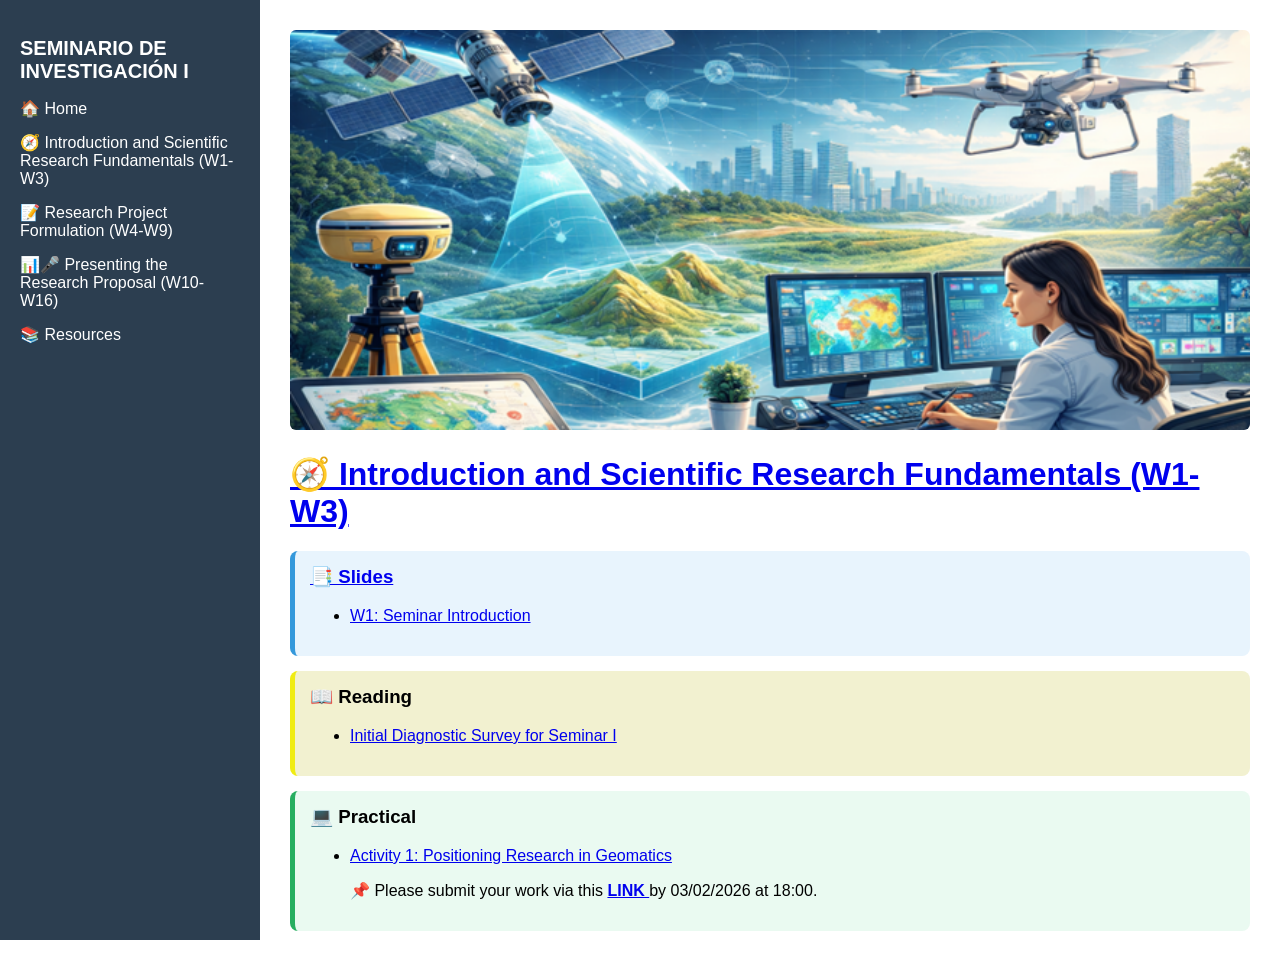
==== intro_fund.html @ f2381054 "Change 'Fieldwork' link to 'Resources' in sidebar" ====
<!DOCTYPE html>
<html lang="es">
<head>
  <meta charset="UTF-8">
  <title>Course Introduction and Fundamentals</title>
  <link rel="stylesheet" href="style.css">
</head>

<body>
  <div class="container">
    <aside class="sidebar">
      <h2> SEMINARIO DE INVESTIGACIÓN I</h2>
      <ul>
        <li><a href="index.html">🏠 Home</a></li>
        <li><a href="intro_fund.html">🧭 Introduction and Scientific Research Fundamentals (W1-W3)</a></li>
        <li><a href="project_formulation.html">📝 Research Project Formulation (W4-W9)</a></li>
        <li><a href="present_research_prop.html">📊🎤 Presenting the Research Proposal (W10-W16)</a></li>
       <li><a href="recursos.html">📚 Resources</li>
      </ul>
    </aside>



    <main class="content">


      <header class="page-header">
  <img src="research_Seminar.png" alt="Geomatics in agriculture">
</header>

      <h1>🧭 Introduction and Scientific Research Fundamentals (W1-W3)</h1>

      <div class="block slides">
        <h3>📑 Slides</h3>
        <ul>
          <li>
            <a href="https://drive.google.com/file/d/1F-hWoraBvG4oxf--CJUusQ0dwh03eUdD/view?usp=sharing" target="_blank">
              W1: Seminar Introduction</a>
          </li>


          
        </ul>
      </div>



<div class="block reading">
  <h3>📖 Reading</h3>
  <ul>

        <li>
      <a href="https://encuesta.com/survey/gQa2xuxbOd/encuesta-inicio-seminario-de-investigacion-i" target="_blank">
         Initial Diagnostic Survey for Seminar I 
         </a>
    </li>


  </ul>
</div>

<div class="block practical">
        <h3>💻 Practical</h3>
        <ul>
          <li>
            <a href="https://lccvnotebooks.notion.site/Actividad-1-Ejercicio-de-ubicaci-n-conceptual-2f4241d03ede8037af41dd4a49c16ef7" target="-blank">
             Activity 1: Positioning Research in Geomatics </a>

             <p class="li-note">
          📌 Please submit your work via this
          <a href="https://drive.google.com/drive/folders/1fRrvEF3Irxk3vpaC630XJq_p_IbGM-ga?usp=drive_link" target="-blank">
           <strong> LINK </strong></a> by 03/02/2026 at 18:00. <br>

  </p>
          </li>


        </ul>
</div>

    </main>

</div>
</body>
</html>
---- style.css ----
body {
  margin: 0;
  font-family: Arial, sans-serif;
}

.page-header {
  width: 100%;
  height: 400px;          /* altura del encabezado */
  overflow: hidden;      /* recorta la imagen */
  margin-bottom: 25px;
  border-radius: 6px;
}

.page-header img {
  width: 100%;
  height: 100%;
  object-fit: cover;     /* mantiene proporción */
  display: block;
}

.container {
  display: flex;
}

/* Barra lateral */
.sidebar {
  width: 220px;
  background-color: #2c3e50;
  color: white;
  height: 100vh;
  padding: 20px;
  position: fixed;
}

.sidebar h2 {
  font-size: 20px;
}

.sidebar ul {
  list-style: none;
  padding: 0;
}

.sidebar li {
  margin: 15px 0;
}

.sidebar a {
  color: white;
  text-decoration: none;
}

/* Contenido */
.content {
  margin-left: 260px;
  padding: 30px;
}

section {
  margin-bottom: 50px;
}

/* Bloques */
.block {
  padding: 15px;
  border-radius: 8px;
  margin: 15px 0;
}

.slides {
  background-color: #e8f4fd;
  border-left: 5px solid #3498db;
}

.reading {
  background-color: #F2F1D0;
  border-left: 5px solid #F0EC13;
}

.practical {
  background-color: #eafaf1;
  border-left: 5px solid #27ae60;
}
.questions {
  background-color: #F2E1C7;
  border-left: 5px solid #F59127;
}

.block h3 {
  margin-top: 0;
}
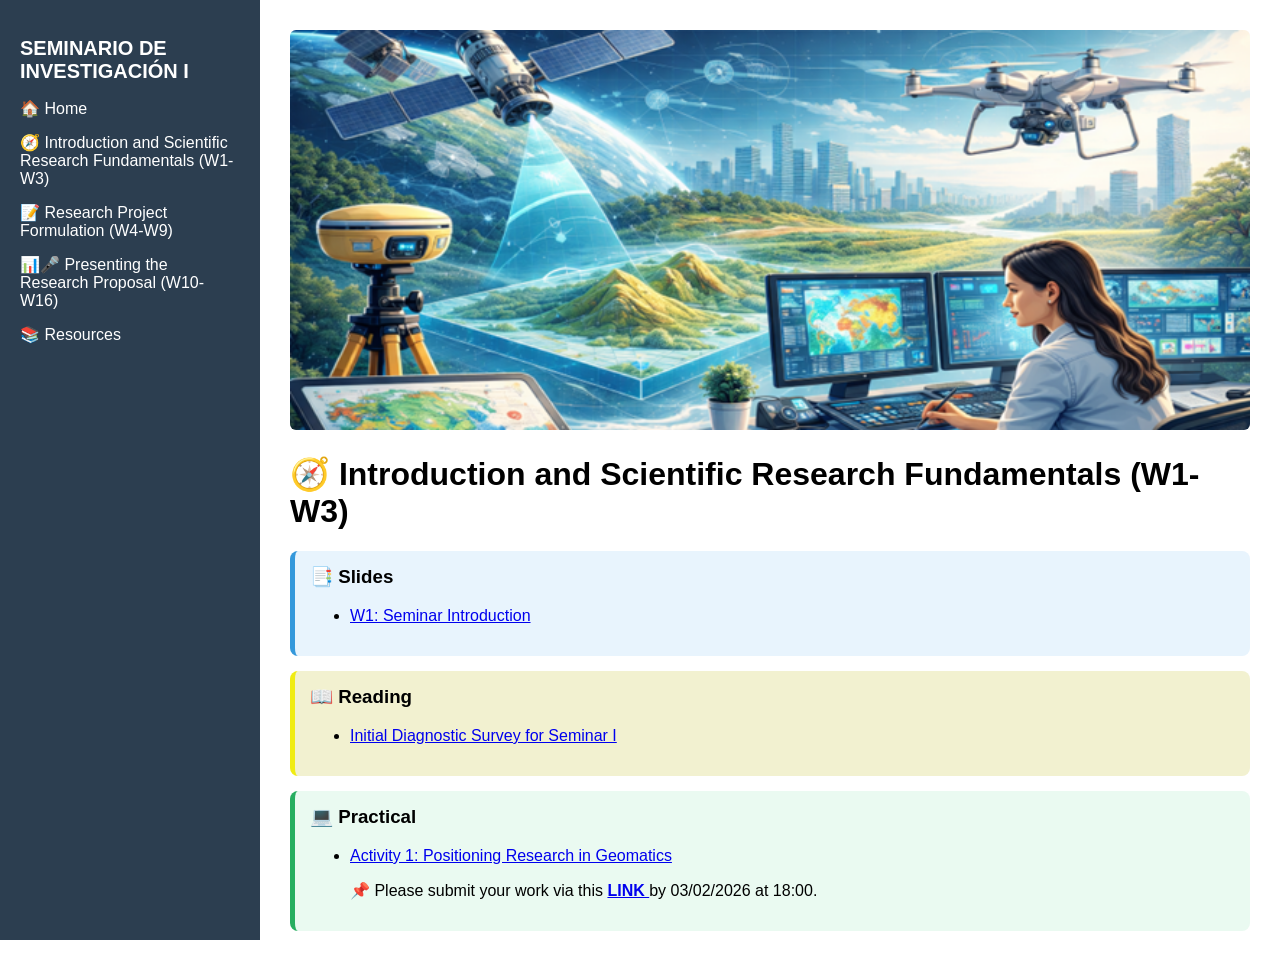
==== commit e4aca96e: "Fix closing tag for Resources link in intro_fund.html" ====
--- a/intro_fund.html
+++ b/intro_fund.html
@@ -15,7 +15,7 @@
         <li><a href="intro_fund.html">🧭 Introduction and Scientific Research Fundamentals (W1-W3)</a></li>
         <li><a href="project_formulation.html">📝 Research Project Formulation (W4-W9)</a></li>
         <li><a href="present_research_prop.html">📊🎤 Presenting the Research Proposal (W10-W16)</a></li>
-       <li><a href="recursos.html">📚 Resources</li>
+       <li><a href="recursos.html">📚 Resources</a></li>
       </ul>
     </aside>
 
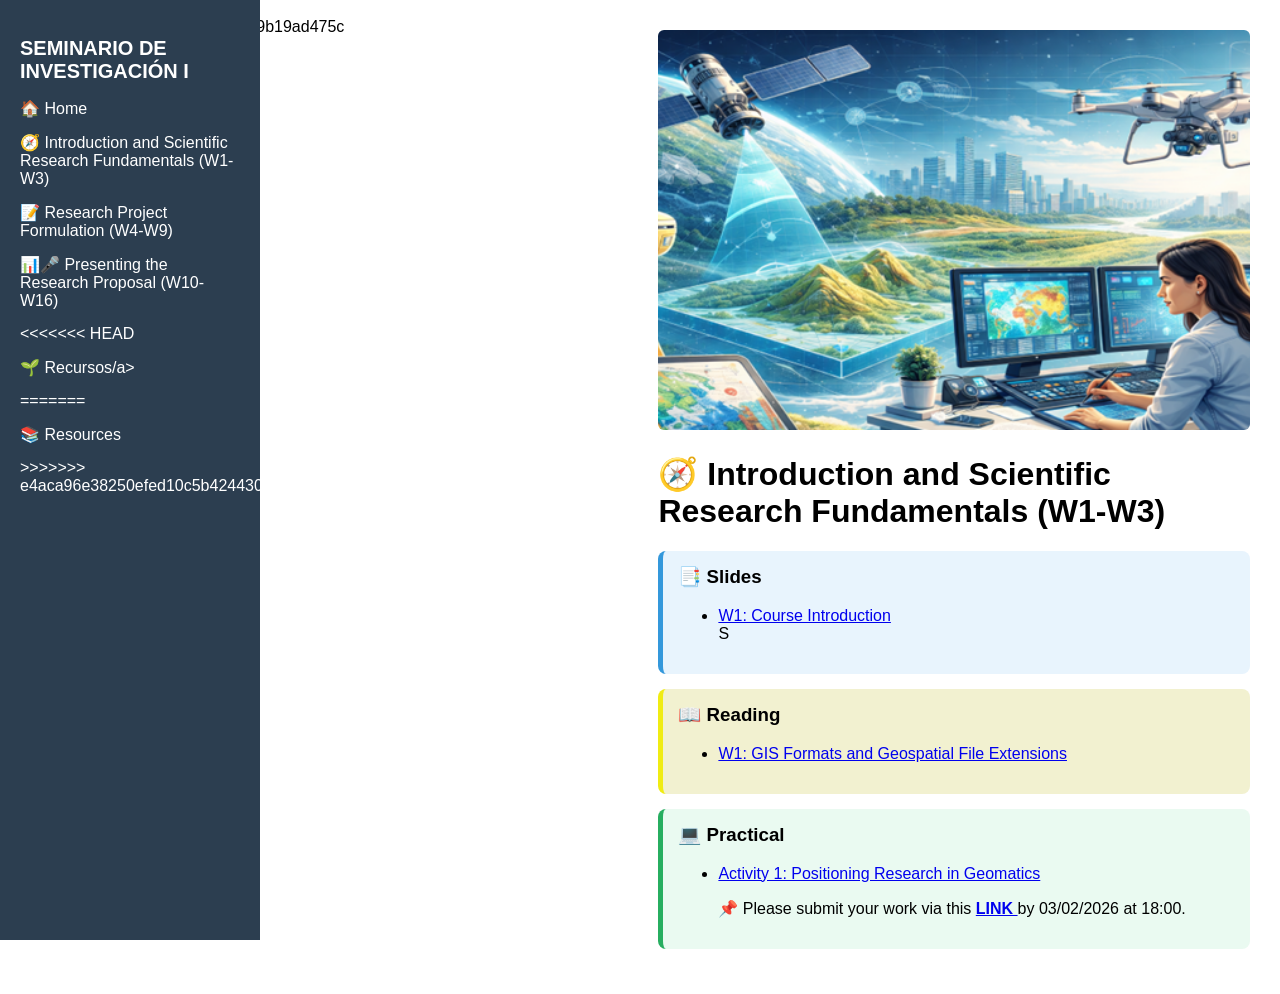
==== commit 3f591852: "ultimo pull" ====
--- a/intro_fund.html
+++ b/intro_fund.html
@@ -8,6 +8,11 @@
 
 <body>
   <div class="container">
+<<<<<<< HEAD
+
+
+=======
+>>>>>>> e4aca96e38250efed10c5b4244301f9b19ad475c
     <aside class="sidebar">
       <h2> SEMINARIO DE INVESTIGACIÓN I</h2>
       <ul>
@@ -15,7 +20,11 @@
         <li><a href="intro_fund.html">🧭 Introduction and Scientific Research Fundamentals (W1-W3)</a></li>
         <li><a href="project_formulation.html">📝 Research Project Formulation (W4-W9)</a></li>
         <li><a href="present_research_prop.html">📊🎤 Presenting the Research Proposal (W10-W16)</a></li>
+<<<<<<< HEAD
+       <li><a href="recursos.html">🌱 Recursos/a></li>
+=======
        <li><a href="recursos.html">📚 Resources</a></li>
+>>>>>>> e4aca96e38250efed10c5b4244301f9b19ad475c
       </ul>
     </aside>
 
@@ -34,9 +43,9 @@
         <h3>📑 Slides</h3>
         <ul>
           <li>
-            <a href="https://drive.google.com/file/d/1F-hWoraBvG4oxf--CJUusQ0dwh03eUdD/view?usp=sharing" target="_blank">
-              W1: Seminar Introduction</a>
-          </li>
+            <a href="https://drive.google.com/file/d/1_k2AftmccK0b4o8CnGyixwaA5UQmE3J0/view?usp=drive_link" target="_blank">
+              W1: Course Introduction</a>
+          </li>S
 
 
           
@@ -44,14 +53,15 @@
       </div>
 
 
+      
 
 <div class="block reading">
   <h3>📖 Reading</h3>
   <ul>
 
         <li>
-      <a href="https://encuesta.com/survey/gQa2xuxbOd/encuesta-inicio-seminario-de-investigacion-i" target="_blank">
-         Initial Diagnostic Survey for Seminar I 
+      <a href="https://gisgeography.com/gis-formats/" target="_blank">
+         W1: GIS Formats and Geospatial File Extensions
          </a>
     </li>
 
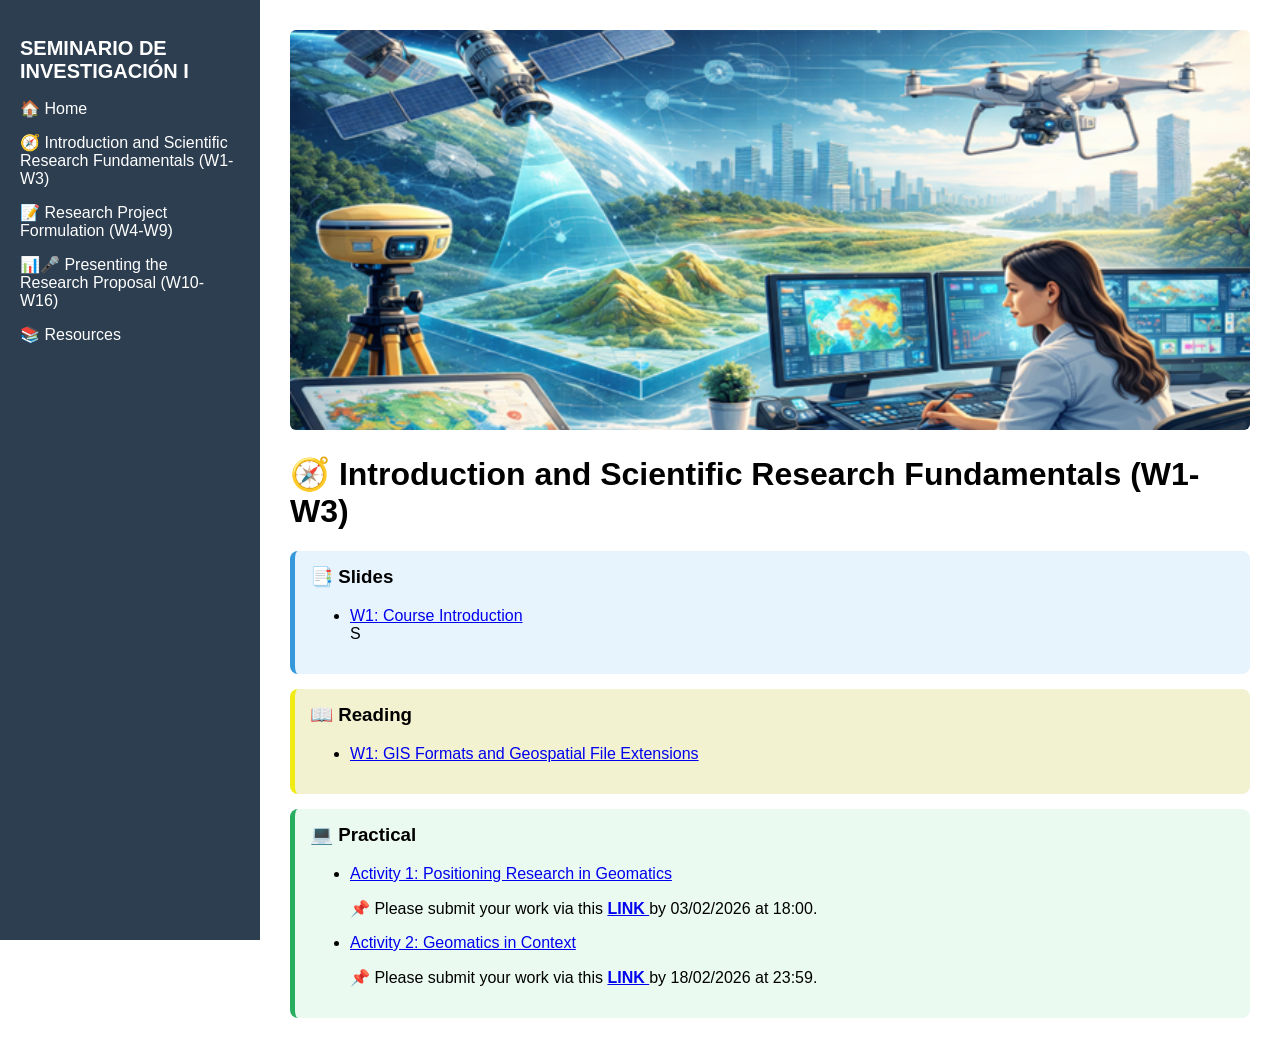
==== commit 1a7d4a47: "cambio iw2" ====
--- a/intro_fund.html
+++ b/intro_fund.html
@@ -8,11 +8,6 @@
 
 <body>
   <div class="container">
-<<<<<<< HEAD
-
-
-=======
->>>>>>> e4aca96e38250efed10c5b4244301f9b19ad475c
     <aside class="sidebar">
       <h2> SEMINARIO DE INVESTIGACIÓN I</h2>
       <ul>
@@ -20,11 +15,7 @@
         <li><a href="intro_fund.html">🧭 Introduction and Scientific Research Fundamentals (W1-W3)</a></li>
         <li><a href="project_formulation.html">📝 Research Project Formulation (W4-W9)</a></li>
         <li><a href="present_research_prop.html">📊🎤 Presenting the Research Proposal (W10-W16)</a></li>
-<<<<<<< HEAD
-       <li><a href="recursos.html">🌱 Recursos/a></li>
-=======
        <li><a href="recursos.html">📚 Resources</a></li>
->>>>>>> e4aca96e38250efed10c5b4244301f9b19ad475c
       </ul>
     </aside>
 
@@ -48,6 +39,9 @@
           </li>S
 
 
+
+
+      
           
         </ul>
       </div>
@@ -84,6 +78,21 @@
   </p>
           </li>
 
+          <li>
+            <a href="https://lccvnotebooks.notion.site/Actividad-2-Geom-tica-en-contexto-2f4241d03ede80ed81dec9ae047338b3?source=copy_link" target="-blank">
+             Activity 2: Geomatics in Context </a>
+
+             <p class="li-note">
+          📌 Please submit your work via this
+          <a href="https://drive.google.com/drive/folders/1fRrvEF3Irxk3vpaC630XJq_p_IbGM-ga?usp=drive_link" target="-blank">
+           <strong> LINK </strong></a> by 18/02/2026 at 23:59. <br>
+
+  </p>
+          </li>
+
+
+              
+
 
         </ul>
 </div>
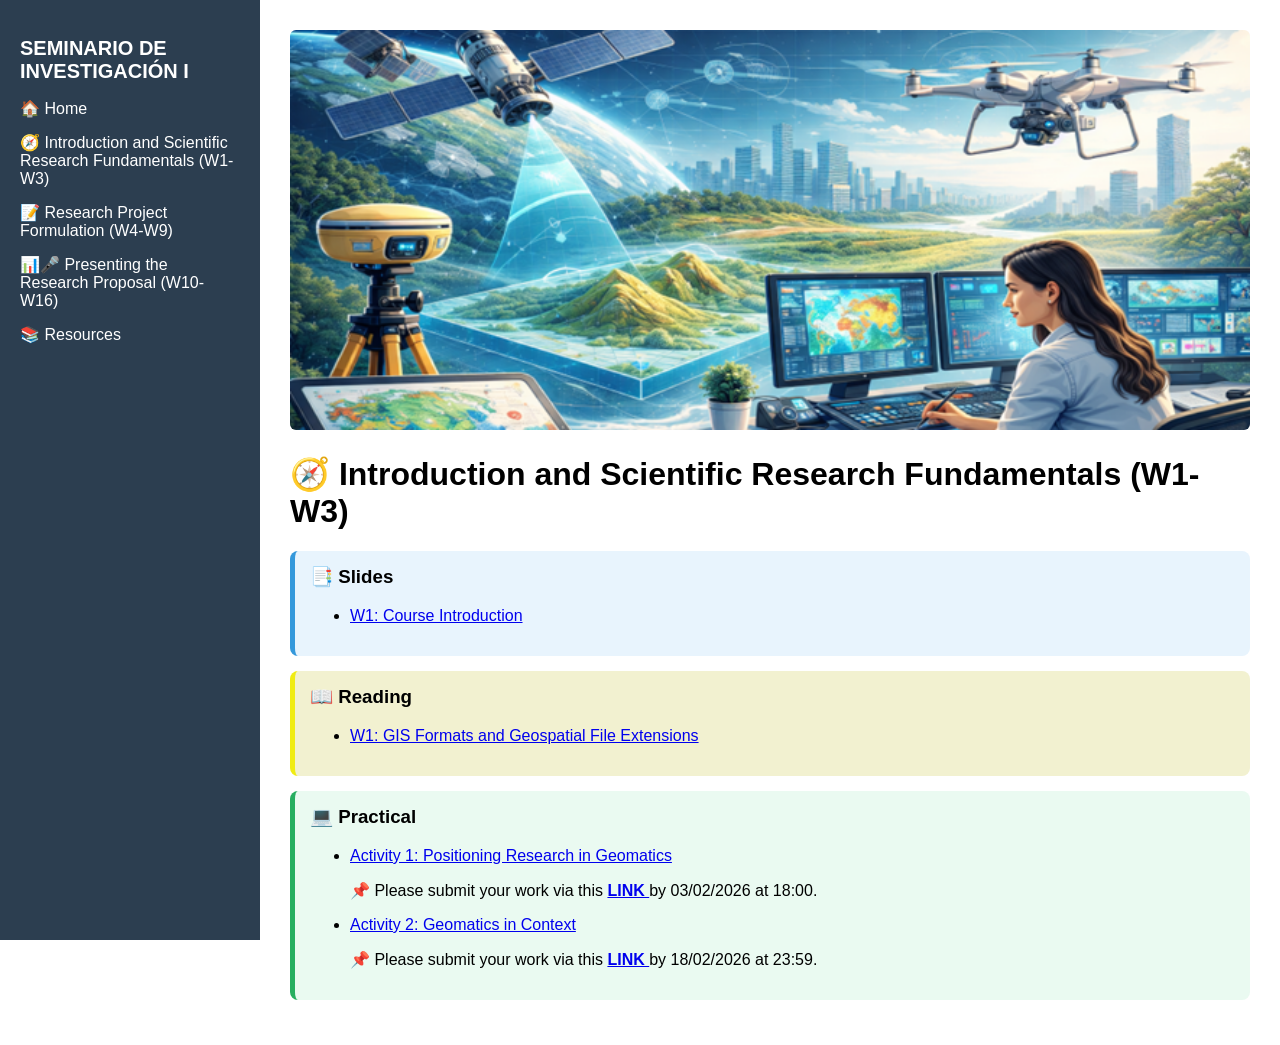
==== commit 104fc807: "Link updated" ====
--- a/intro_fund.html
+++ b/intro_fund.html
@@ -36,12 +36,7 @@
           <li>
             <a href="https://drive.google.com/file/d/1_k2AftmccK0b4o8CnGyixwaA5UQmE3J0/view?usp=drive_link" target="_blank">
               W1: Course Introduction</a>
-          </li>S
-
-
-
-
-      
+          </li>     
           
         </ul>
       </div>
@@ -84,7 +79,7 @@
 
              <p class="li-note">
           📌 Please submit your work via this
-          <a href="https://drive.google.com/drive/folders/1fRrvEF3Irxk3vpaC630XJq_p_IbGM-ga?usp=drive_link" target="-blank">
+          <a href="https://drive.google.com/drive/folders/1wWKg7aERPM7vyrFhk3hi29-1a86v4wTu?usp=drive_link" target="-blank">
            <strong> LINK </strong></a> by 18/02/2026 at 23:59. <br>
 
   </p>
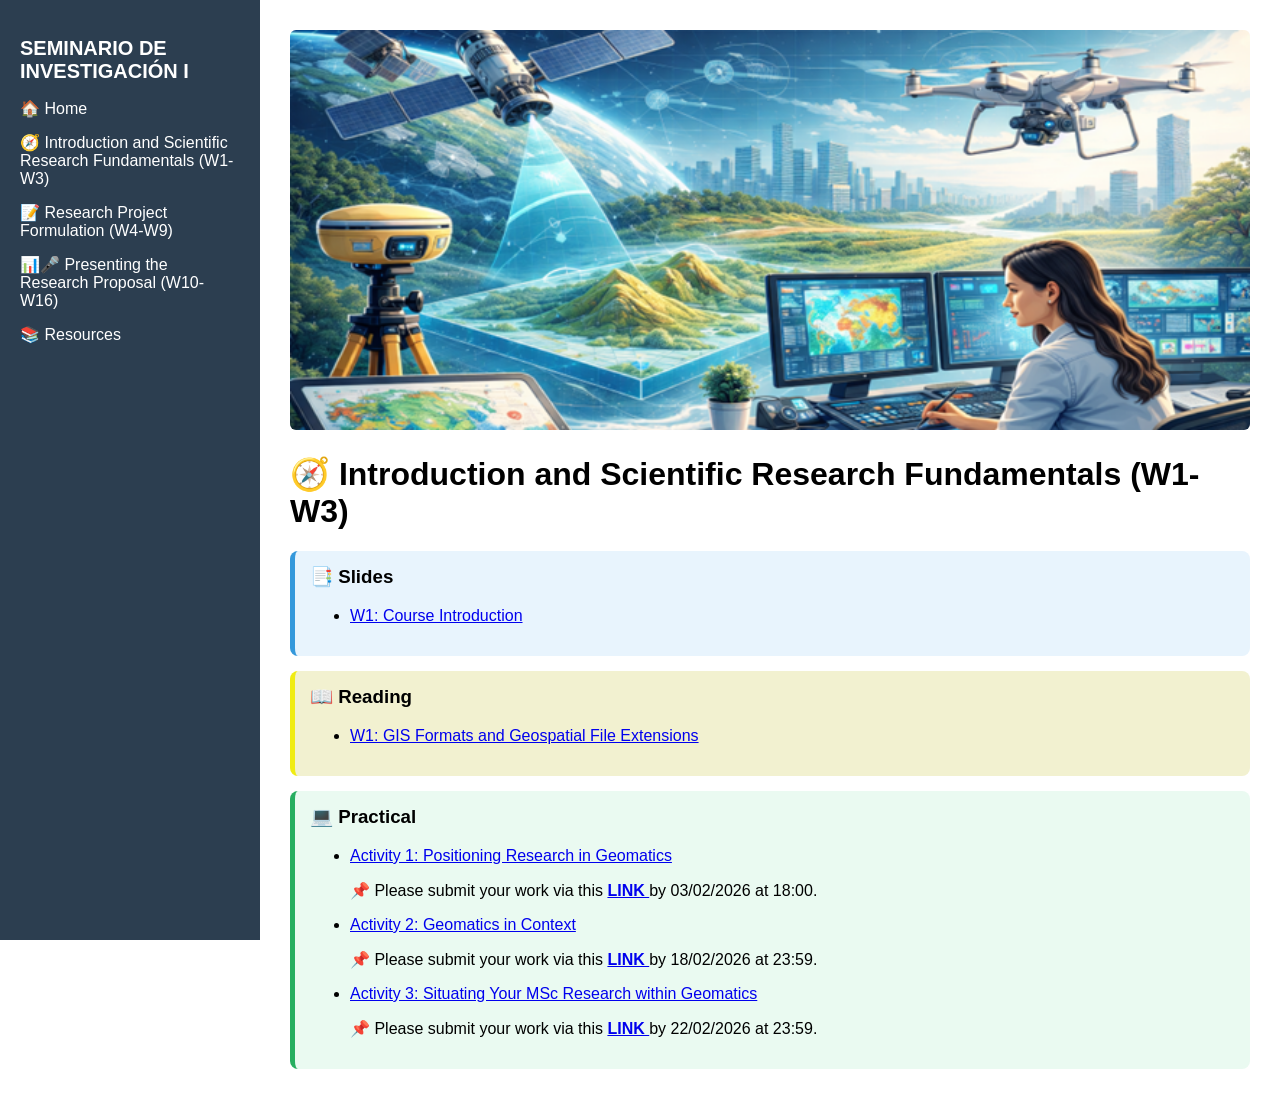
==== commit 2c440517: "week 3 adjusted" ====
--- a/intro_fund.html
+++ b/intro_fund.html
@@ -82,7 +82,19 @@
           <a href="https://drive.google.com/drive/folders/1wWKg7aERPM7vyrFhk3hi29-1a86v4wTu?usp=drive_link" target="-blank">
            <strong> LINK </strong></a> by 18/02/2026 at 23:59. <br>
 
-  </p>
+            </p>
+          </li>
+
+                    <li>
+            <a href="https://lccvnotebooks.notion.site/Activity-3-Locating-Your-Project-within-the-GIS-T-Body-of-Knowledge-306241d03ede809b8c76c15580ee8503?source=copy_link" target="-blank">
+             Activity 3: Situating Your MSc Research within Geomatics </a>
+
+             <p class="li-note">
+          📌 Please submit your work via this
+          <a href="https://drive.google.com/drive/folders/1bIH2E6D2YJE0fJwGJUs6TJl7gi-3HGA4?usp=drive_link" target="-blank">
+           <strong> LINK </strong></a> by 22/02/2026 at 23:59. <br>
+
+            </p>
           </li>
 
 
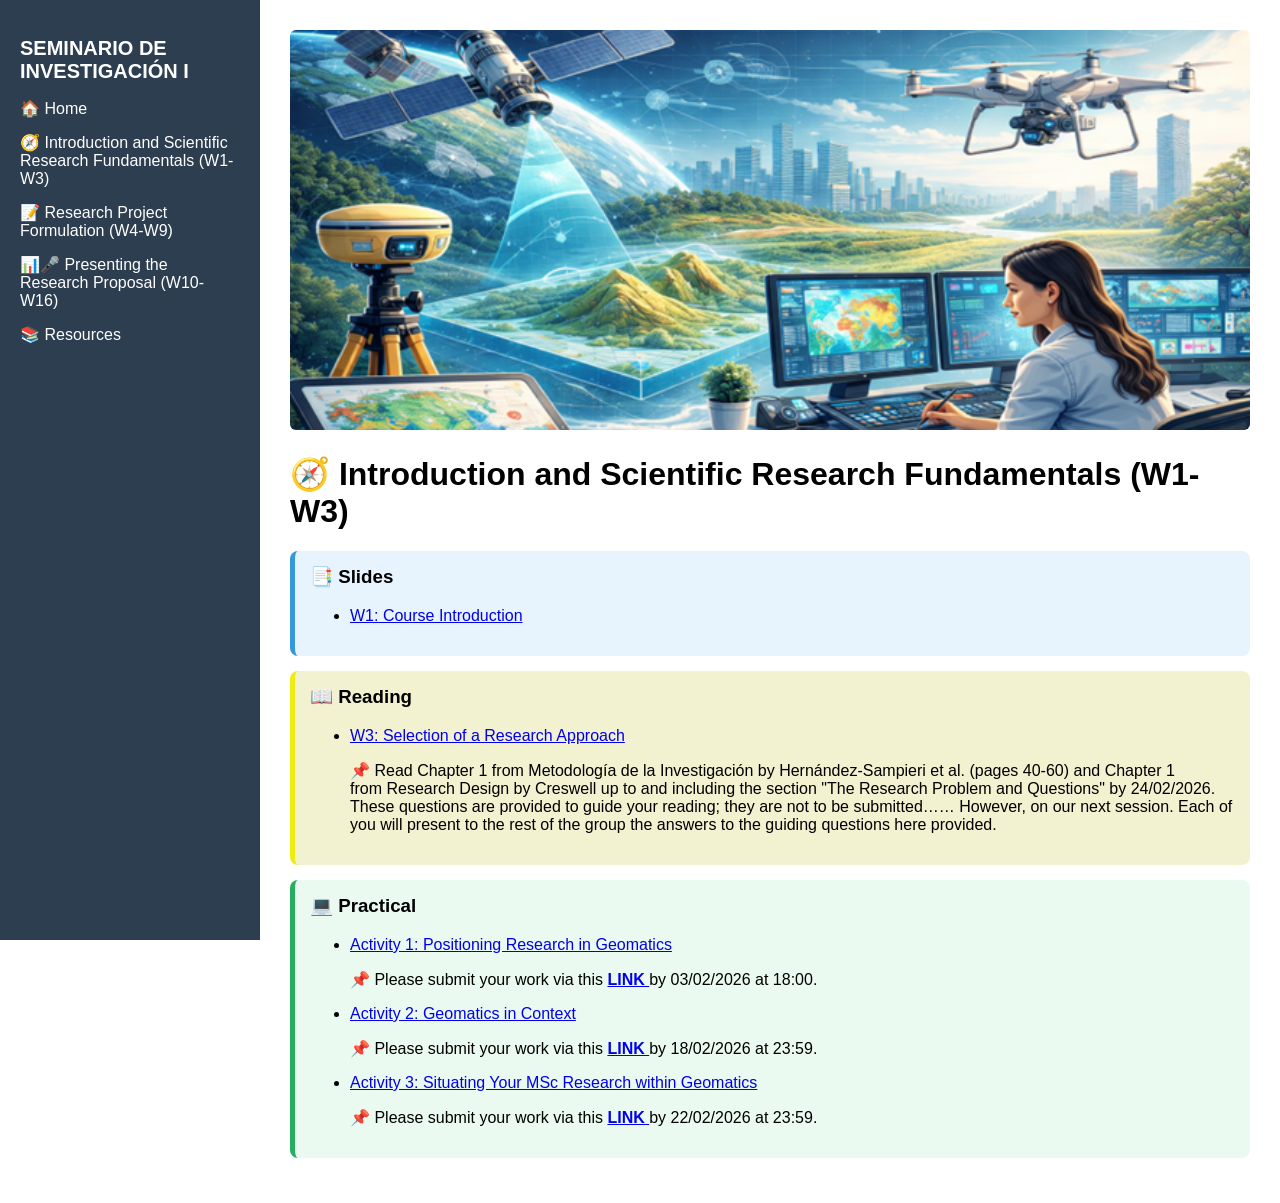
==== commit 12e628e3: "added reading material epistemology" ====
--- a/intro_fund.html
+++ b/intro_fund.html
@@ -49,10 +49,21 @@
   <ul>
 
         <li>
-      <a href="https://gisgeography.com/gis-formats/" target="_blank">
-         W1: GIS Formats and Geospatial File Extensions
+      <a href="https://lccvnotebooks.notion.site/Selection-of-a-Research-Approach-306241d03ede800da3ffd1c5c3193bff?source=copy_link" target="_blank">
+         W3: Selection of a Research Approach 
          </a>
+         <p class="li-note">
+          📌 Read Chapter 1 from Metodología de la Investigación by Hernández-Sampieri et al. (pages 40-60) and 
+          Chapter 1 from Research Design by Creswell up to and including the section "The Research Problem and Questions" by 24/02/2026.  
+          These questions are provided to guide your reading; they are not to be submitted…… However, on our next session. 
+          Each of you will present to the rest of the group the answers to the guiding questions here provided. 
+  <br>
+
+  </p>
     </li>
+
+
+
 
 
   </ul>
